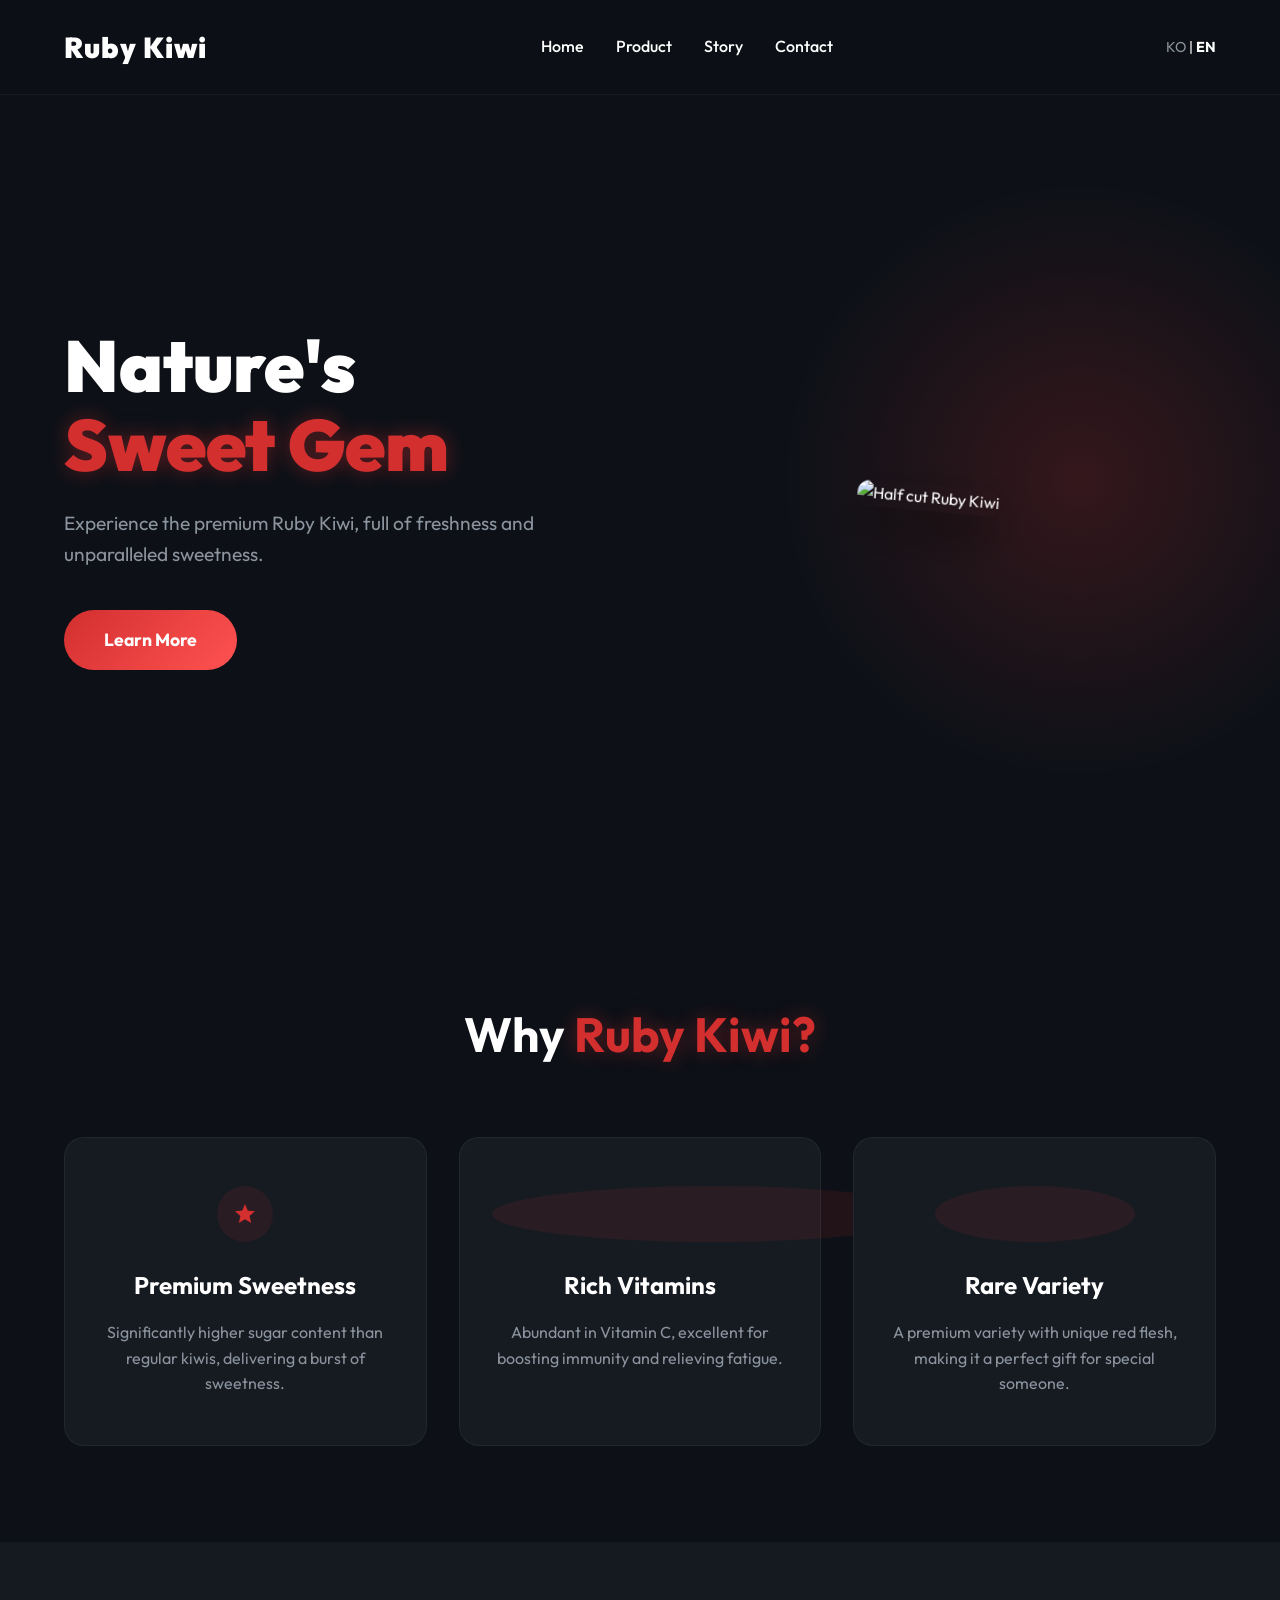
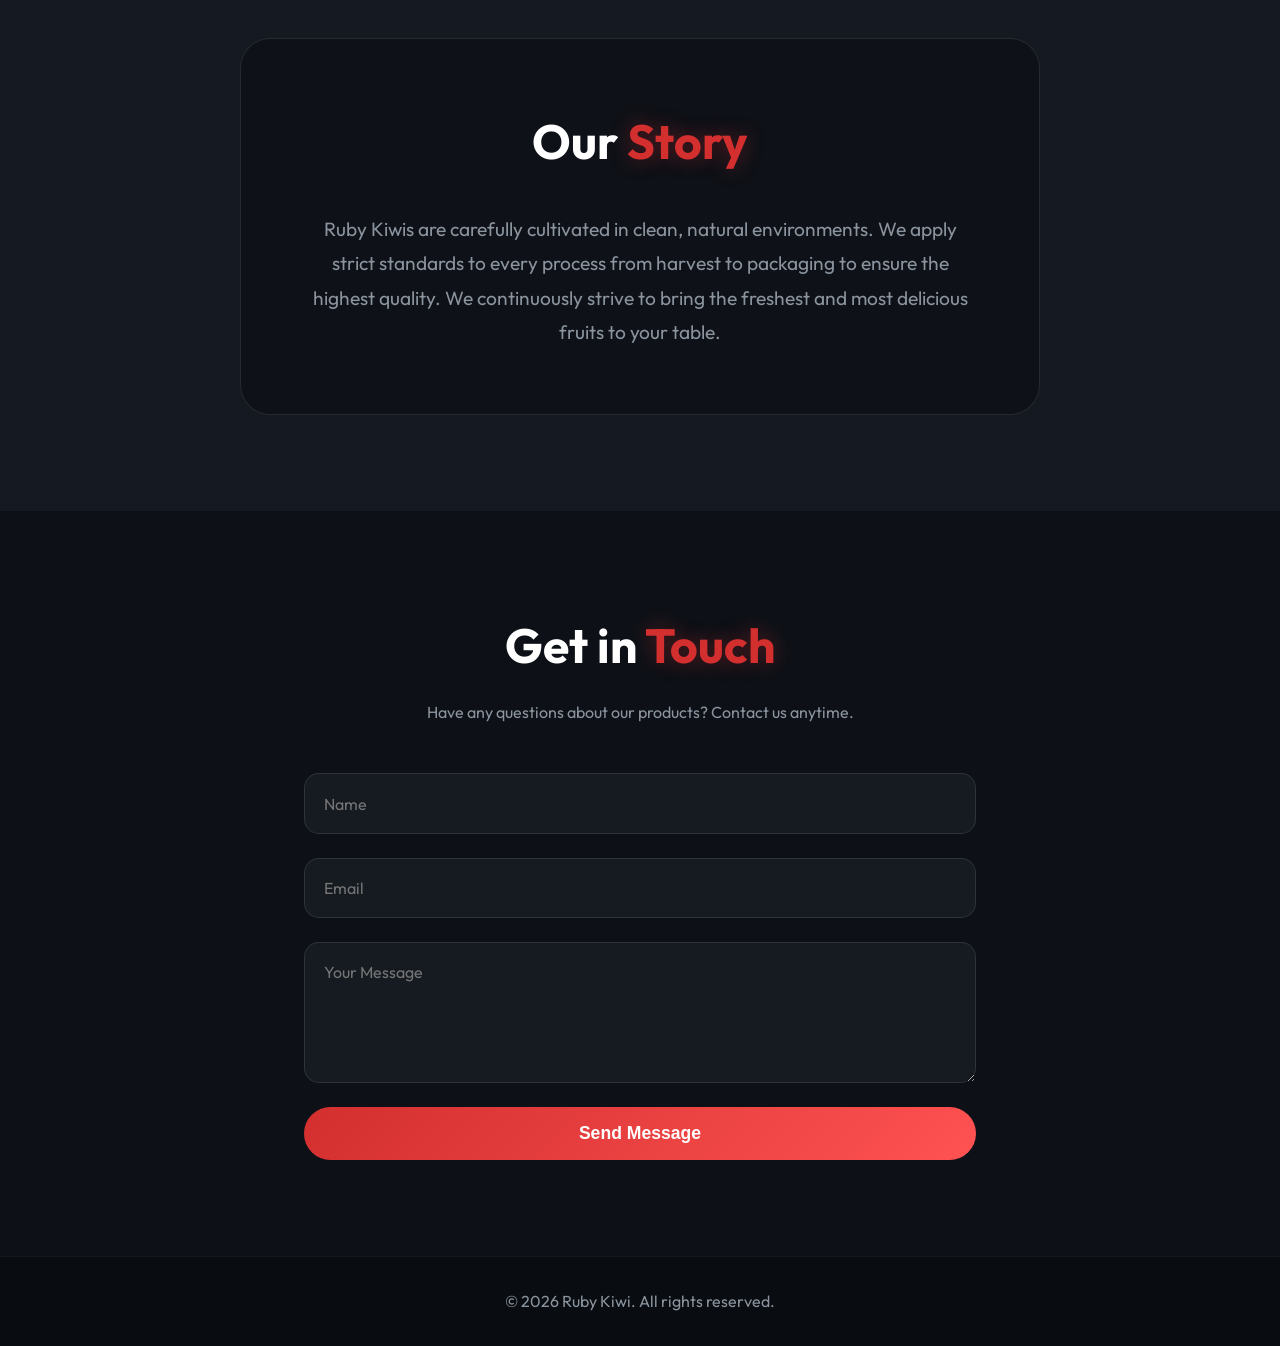
==== index-en.html @ ba84984a "Add files via upload" ====
<!DOCTYPE html>
<html lang="en">
<head>
    <meta charset="UTF-8">
    <meta name="viewport" content="width=device-width, initial-scale=1.0">
    <title>Ruby Kiwi - Nature's Sweet Gem</title>
    <meta name="description" content="Discover premium Ruby Kiwis. Unparalleled sweetness and rich nutrition.">
    <link rel="stylesheet" href="styles.css">
    <link href="https://fonts.googleapis.com/css2?family=Outfit:wght@300;400;500;700;900&display=swap" rel="stylesheet">
    <link href="https://fonts.googleapis.com/icon?family=Material+Icons" rel="stylesheet">
</head>
<body>
    <!-- Navbar -->
    <nav class="navbar">
        <div class="logo">Ruby Kiwi</div>
        <ul class="nav-links">
            <li><a href="#home">Home</a></li>
            <li><a href="#product">Product</a></li>
            <li><a href="#story">Story</a></li>
            <li><a href="#contact">Contact</a></li>
        </ul>
        <div class="lang-toggle">
            <a href="index.html">KO</a> | <span class="active">EN</span>
        </div>
        <div class="hamburger">
            <span class="material-icons">menu</span>
        </div>
    </nav>

    <!-- Hero Section -->
    <section id="home" class="hero">
        <div class="hero-content">
            <h1>Nature's<br><span class="highlight">Sweet Gem</span></h1>
            <p>Experience the premium Ruby Kiwi, full of freshness and unparalleled sweetness.</p>
            <a href="#product" class="cta-button">Learn More</a>
        </div>
        <div class="hero-image">
            <img src="C:/Users/user/.gemini/antigravity/brain/adf90433-9764-4c41-afc2-1f262067467a/ruby_kiwi_hero_1777104100467.png" alt="Half cut Ruby Kiwi">
        </div>
    </section>

    <!-- Features Section -->
    <section id="product" class="features">
        <h2>Why <span class="highlight">Ruby Kiwi?</span></h2>
        <div class="feature-grid">
            <div class="feature-card">
                <span class="material-icons feature-icon">star</span>
                <h3>Premium Sweetness</h3>
                <p>Significantly higher sugar content than regular kiwis, delivering a burst of sweetness.</p>
            </div>
            <div class="feature-card">
                <span class="material-icons feature-icon">health_and_safety</span>
                <h3>Rich Vitamins</h3>
                <p>Abundant in Vitamin C, excellent for boosting immunity and relieving fatigue.</p>
            </div>
            <div class="feature-card">
                <span class="material-icons feature-icon">diamond</span>
                <h3>Rare Variety</h3>
                <p>A premium variety with unique red flesh, making it a perfect gift for special someone.</p>
            </div>
        </div>
    </section>

    <!-- Story Section -->
    <section id="story" class="story">
        <div class="story-container">
            <div class="story-text">
                <h2>Our <span class="highlight">Story</span></h2>
                <p>Ruby Kiwis are carefully cultivated in clean, natural environments. We apply strict standards to every process from harvest to packaging to ensure the highest quality. We continuously strive to bring the freshest and most delicious fruits to your table.</p>
            </div>
        </div>
    </section>

    <!-- Contact Section -->
    <section id="contact" class="contact">
        <h2>Get in <span class="highlight">Touch</span></h2>
        <p>Have any questions about our products? Contact us anytime.</p>
        <form class="contact-form">
            <input type="text" placeholder="Name" required>
            <input type="email" placeholder="Email" required>
            <textarea placeholder="Your Message" rows="5" required></textarea>
            <button type="submit" class="cta-button">Send Message</button>
        </form>
    </section>

    <!-- Footer -->
    <footer>
        <p>&copy; 2026 Ruby Kiwi. All rights reserved.</p>
    </footer>

    <script src="script.js"></script>
</body>
</html>
---- styles.css ----
:root {
    --primary-color: #D32F2F; /* Ruby Red */
    --secondary-color: #81C784; /* Kiwi Green */
    --bg-color: #0d1117; /* Dark background */
    --surface-color: #161b22;
    --text-primary: #ffffff;
    --text-secondary: #8b949e;
    --accent-color: #ff5252;
}

* {
    margin: 0;
    padding: 0;
    box-sizing: border-box;
    scroll-behavior: smooth;
}

body {
    font-family: 'Noto Sans KR', 'Outfit', sans-serif;
    background-color: var(--bg-color);
    color: var(--text-primary);
    line-height: 1.6;
    overflow-x: hidden;
}

.highlight {
    color: var(--primary-color);
    text-shadow: 0 0 20px rgba(211, 47, 47, 0.4);
}

/* Navbar */
.navbar {
    display: flex;
    justify-content: space-between;
    align-items: center;
    padding: 1.5rem 5%;
    background: rgba(13, 17, 23, 0.8);
    backdrop-filter: blur(10px);
    position: fixed;
    width: 100%;
    top: 0;
    z-index: 1000;
    border-bottom: 1px solid rgba(255, 255, 255, 0.05);
}

.logo {
    font-size: 1.8rem;
    font-weight: 900;
    color: var(--text-primary);
    letter-spacing: 1px;
}

.nav-links {
    display: flex;
    list-style: none;
    gap: 2rem;
}

.nav-links a {
    color: var(--text-primary);
    text-decoration: none;
    font-weight: 500;
    transition: color 0.3s ease;
    position: relative;
}

.nav-links a::after {
    content: '';
    position: absolute;
    bottom: -5px;
    left: 0;
    width: 0%;
    height: 2px;
    background-color: var(--primary-color);
    transition: width 0.3s ease;
}

.nav-links a:hover {
    color: var(--primary-color);
}

.nav-links a:hover::after {
    width: 100%;
}

.lang-toggle {
    font-size: 0.9rem;
}

.lang-toggle a {
    color: var(--text-secondary);
    text-decoration: none;
    transition: color 0.3s ease;
}

.lang-toggle a:hover, .lang-toggle .active {
    color: var(--text-primary);
    font-weight: bold;
}

.hamburger {
    display: none;
    cursor: pointer;
}

/* Hero Section */
.hero {
    display: flex;
    align-items: center;
    justify-content: space-between;
    min-height: 100vh;
    padding: 6rem 5% 0;
    position: relative;
    overflow: hidden;
}

.hero::before {
    content: '';
    position: absolute;
    width: 600px;
    height: 600px;
    background: radial-gradient(circle, rgba(211,47,47,0.2) 0%, rgba(13,17,23,0) 70%);
    top: 20%;
    right: -100px;
    z-index: -1;
    border-radius: 50%;
}

.hero-content {
    flex: 1;
    max-width: 600px;
    animation: slideInLeft 1s ease forwards;
}

.hero-content h1 {
    font-size: 4.5rem;
    line-height: 1.1;
    margin-bottom: 1.5rem;
    font-weight: 900;
}

.hero-content p {
    font-size: 1.2rem;
    color: var(--text-secondary);
    margin-bottom: 2.5rem;
}

.cta-button {
    display: inline-block;
    padding: 1rem 2.5rem;
    background: linear-gradient(135deg, var(--primary-color), var(--accent-color));
    color: white;
    text-decoration: none;
    border-radius: 30px;
    font-weight: 700;
    font-size: 1.1rem;
    transition: transform 0.3s ease, box-shadow 0.3s ease;
    border: none;
    cursor: pointer;
}

.cta-button:hover {
    transform: translateY(-3px);
    box-shadow: 0 10px 20px rgba(211, 47, 47, 0.4);
}

.hero-image {
    flex: 1;
    display: flex;
    justify-content: center;
    align-items: center;
    animation: fadeInRight 1s ease forwards;
}

.hero-image img {
    max-width: 100%;
    height: auto;
    border-radius: 20px;
    box-shadow: 0 20px 50px rgba(0,0,0,0.5);
    transform: rotate(5deg);
    transition: transform 0.5s ease;
}

.hero-image img:hover {
    transform: rotate(0deg) scale(1.05);
}

/* Features Section */
.features {
    padding: 6rem 5%;
    text-align: center;
}

.features h2 {
    font-size: 3rem;
    margin-bottom: 4rem;
}

.feature-grid {
    display: grid;
    grid-template-columns: repeat(auto-fit, minmax(300px, 1fr));
    gap: 2rem;
}

.feature-card {
    background: var(--surface-color);
    padding: 3rem 2rem;
    border-radius: 20px;
    border: 1px solid rgba(255,255,255,0.05);
    transition: transform 0.3s ease, box-shadow 0.3s ease;
}

.feature-card:hover {
    transform: translateY(-10px);
    box-shadow: 0 15px 30px rgba(0,0,0,0.3);
    border-color: rgba(211, 47, 47, 0.3);
}

.feature-icon {
    font-size: 3.5rem;
    color: var(--primary-color);
    margin-bottom: 1.5rem;
    background: rgba(211,47,47,0.1);
    padding: 1rem;
    border-radius: 50%;
}

.feature-card h3 {
    font-size: 1.5rem;
    margin-bottom: 1rem;
}

.feature-card p {
    color: var(--text-secondary);
}

/* Story Section */
.story {
    padding: 6rem 5%;
    background: linear-gradient(to right, rgba(22, 27, 34, 0.8), rgba(22, 27, 34, 0.8)), url('file:///C:/Users/user/.gemini/antigravity/brain/adf90433-9764-4c41-afc2-1f262067467a/ruby_kiwi_hero_1777104100467.png') center/cover fixed;
    display: flex;
    align-items: center;
    justify-content: center;
    min-height: 60vh;
}

.story-container {
    max-width: 800px;
    text-align: center;
    background: rgba(13, 17, 23, 0.85);
    padding: 4rem;
    border-radius: 30px;
    backdrop-filter: blur(10px);
    border: 1px solid rgba(255,255,255,0.1);
}

.story-container h2 {
    font-size: 3rem;
    margin-bottom: 2rem;
}

.story-container p {
    font-size: 1.2rem;
    color: var(--text-secondary);
    line-height: 1.8;
}

/* Contact Section */
.contact {
    padding: 6rem 5%;
    text-align: center;
    max-width: 800px;
    margin: 0 auto;
}

.contact h2 {
    font-size: 3rem;
    margin-bottom: 1rem;
}

.contact > p {
    color: var(--text-secondary);
    margin-bottom: 3rem;
}

.contact-form {
    display: flex;
    flex-direction: column;
    gap: 1.5rem;
}

.contact-form input, .contact-form textarea {
    width: 100%;
    padding: 1.2rem;
    background: var(--surface-color);
    border: 1px solid rgba(255,255,255,0.1);
    border-radius: 15px;
    color: var(--text-primary);
    font-family: inherit;
    font-size: 1rem;
    transition: border-color 0.3s ease;
}

.contact-form input:focus, .contact-form textarea:focus {
    outline: none;
    border-color: var(--primary-color);
}

/* Footer */
footer {
    background: #090c10;
    padding: 2rem 5%;
    text-align: center;
    color: var(--text-secondary);
    border-top: 1px solid rgba(255,255,255,0.05);
}

/* Animations */
@keyframes slideInLeft {
    from { opacity: 0; transform: translateX(-50px); }
    to { opacity: 1; transform: translateX(0); }
}

@keyframes fadeInRight {
    from { opacity: 0; transform: translateX(50px); }
    to { opacity: 1; transform: translateX(0); }
}

/* Responsive Design */
@media (max-width: 992px) {
    .hero {
        flex-direction: column;
        text-align: center;
        padding-top: 8rem;
    }
    .hero-content {
        margin-bottom: 4rem;
    }
    .hero-content h1 {
        font-size: 3.5rem;
    }
}

@media (max-width: 768px) {
    .nav-links {
        display: none;
        flex-direction: column;
        position: absolute;
        top: 100%;
        left: 0;
        width: 100%;
        background: var(--surface-color);
        padding: 2rem;
        text-align: center;
    }
    .nav-links.active {
        display: flex;
    }
    .hamburger {
        display: block;
    }
    .hero-content h1 {
        font-size: 2.8rem;
    }
    .story-container {
        padding: 2rem;
    }
}
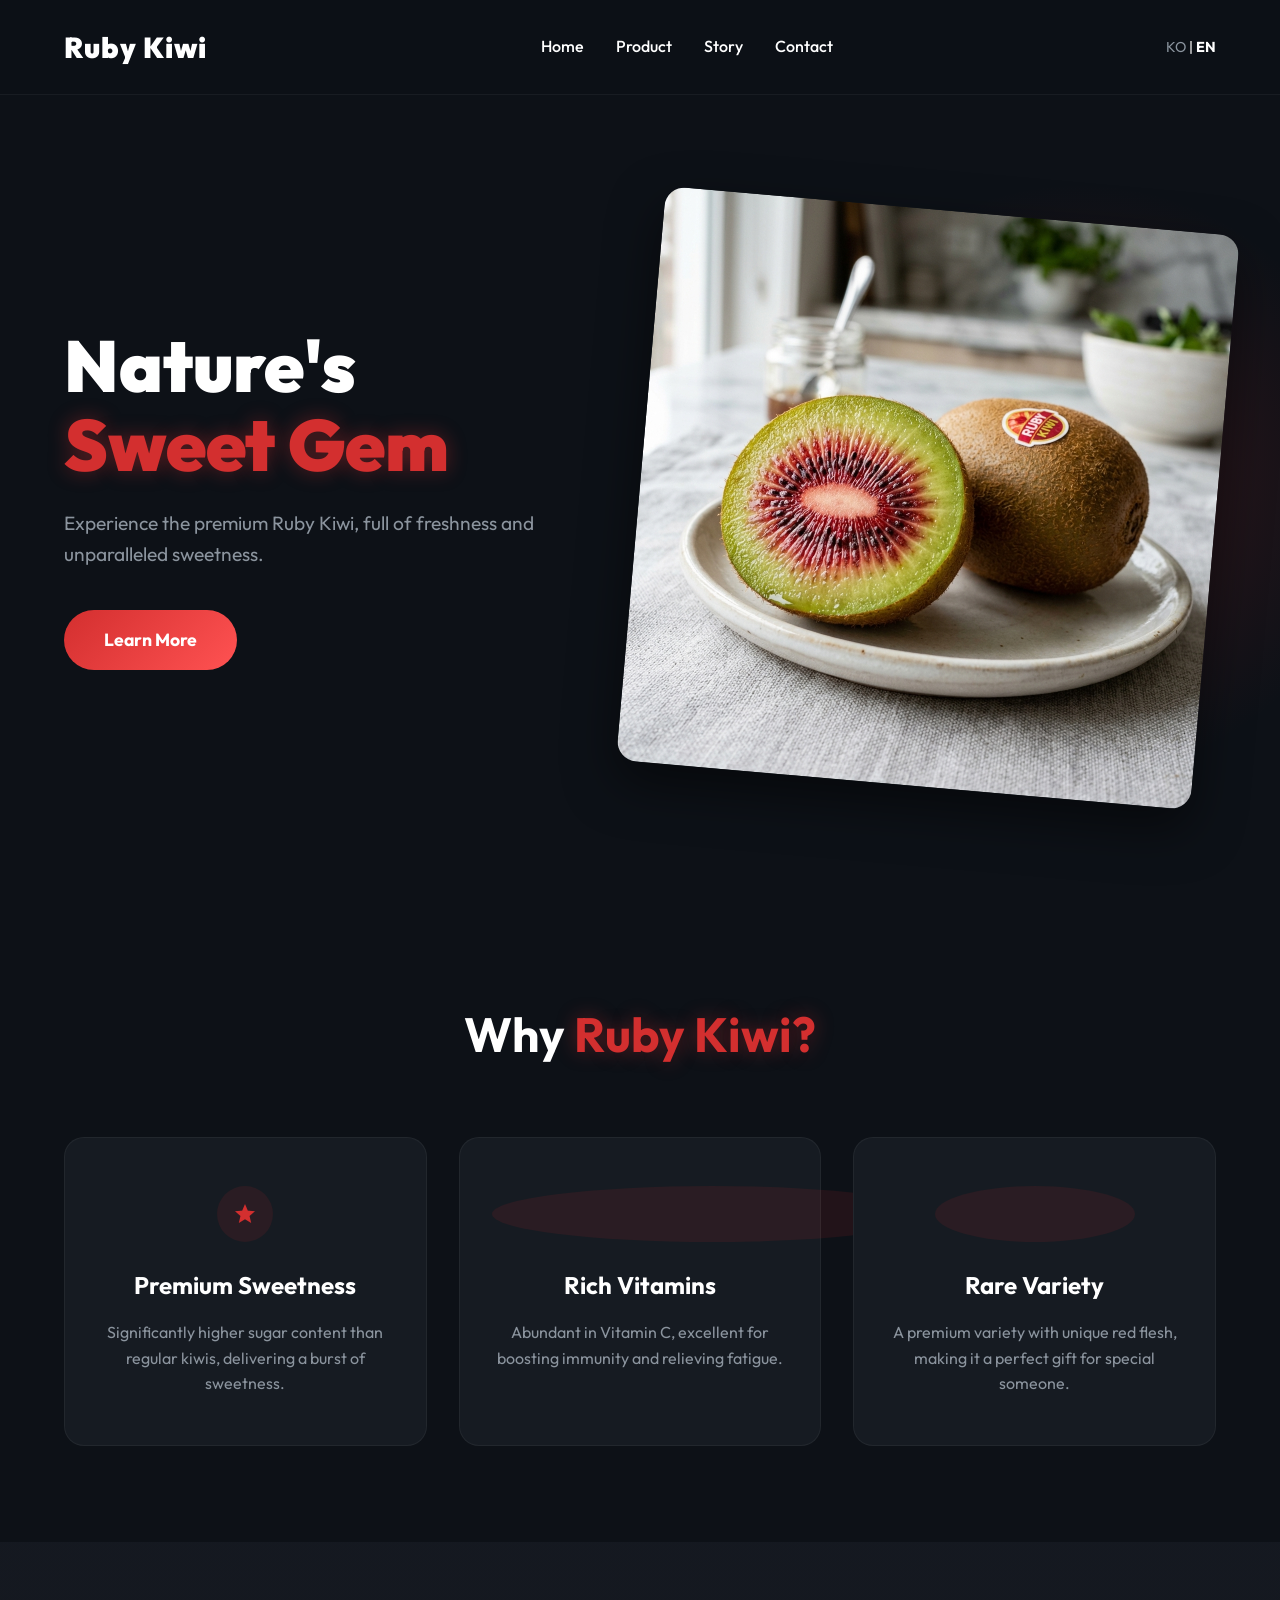
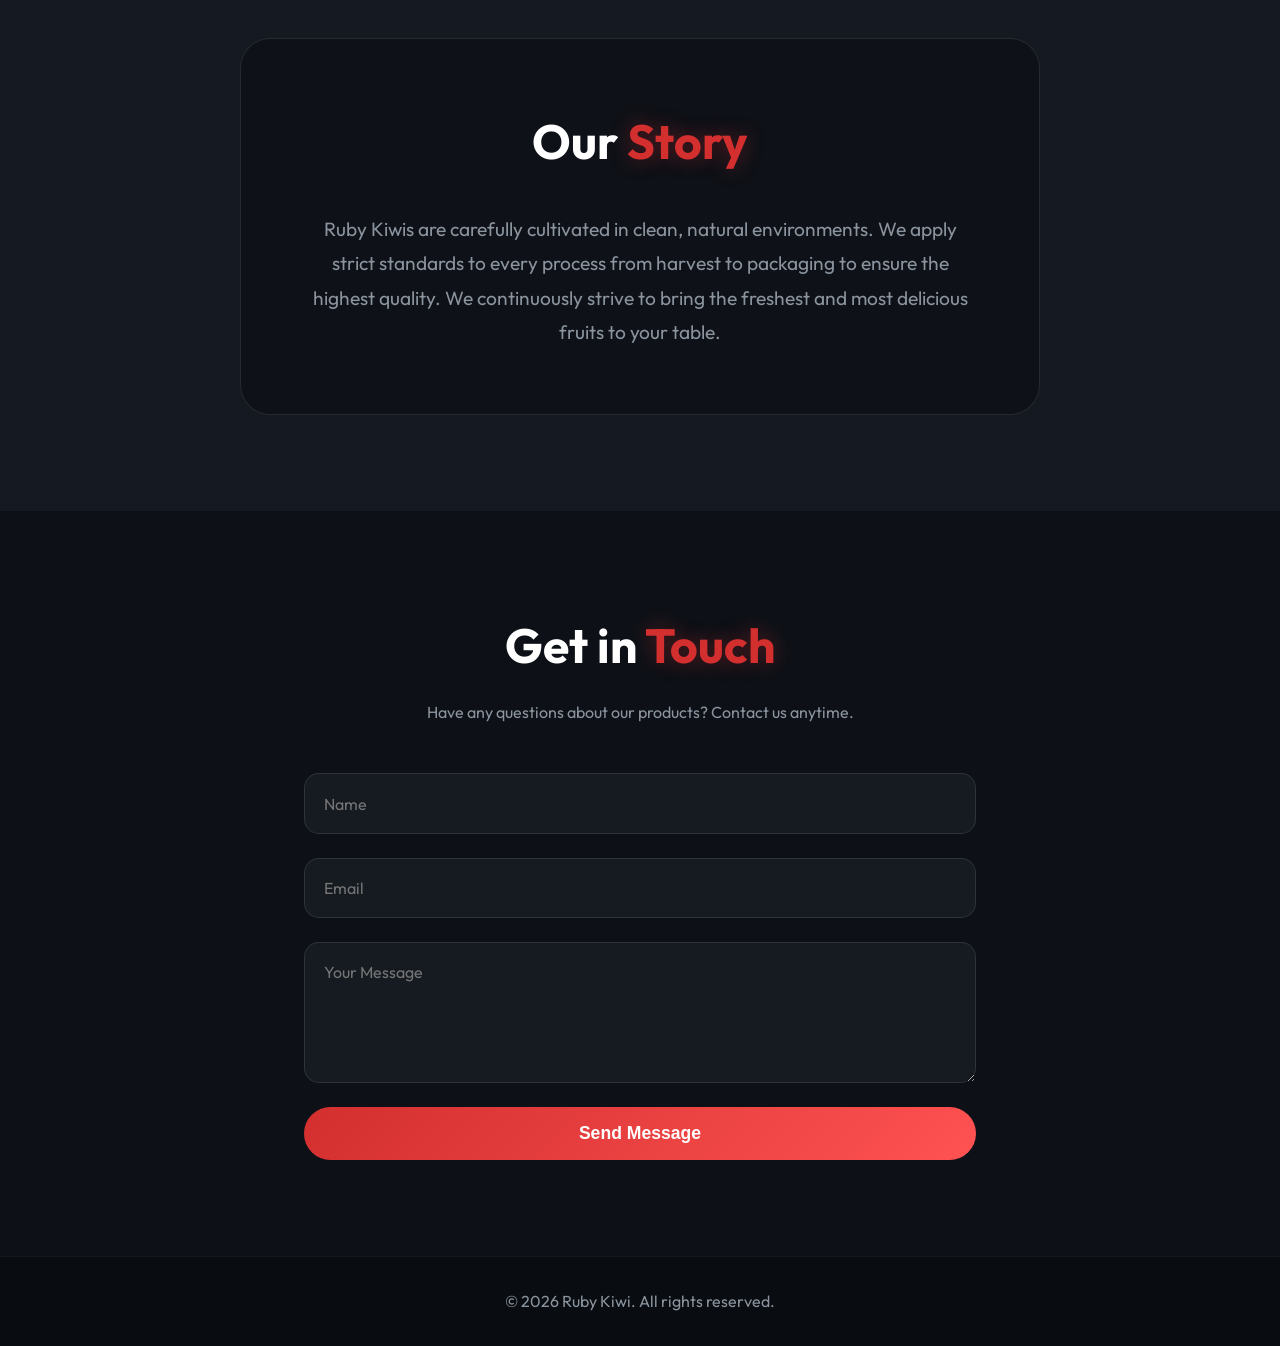
==== commit be40dc13: "Add files via upload" ====
--- a/index-en.html
+++ b/index-en.html
@@ -35,7 +35,7 @@
             <a href="#product" class="cta-button">Learn More</a>
         </div>
         <div class="hero-image">
-            <img src="C:/Users/user/.gemini/antigravity/brain/adf90433-9764-4c41-afc2-1f262067467a/ruby_kiwi_hero_1777104100467.png" alt="Half cut Ruby Kiwi">
+            <img src="./ruby_kiwi_hero.png" alt="Half cut Ruby Kiwi">
         </div>
     </section>
 
